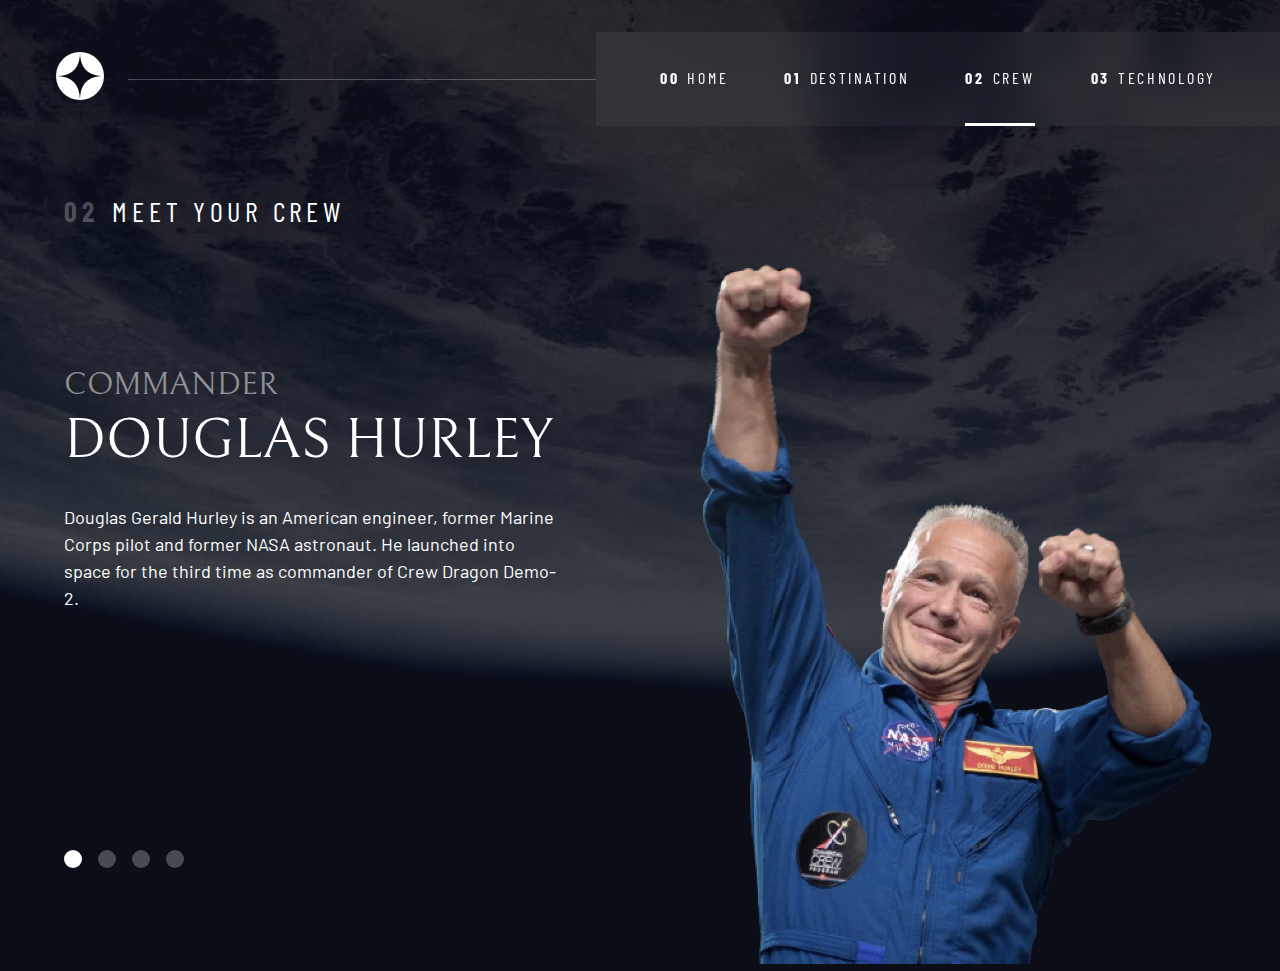
==== crew.html @ 98eaba61 "fixed file paths and started technology page" ====
<!DOCTYPE html>
<html lang="en">
  <head>
    <meta charset="UTF-8" />
    <meta name="viewport" content="width=device-width, initial-scale=1.0" />
    <title>Frontend Mentor | Space tourism website</title>

    <link rel="icon" type="image/png" sizes="32x32" href="assets/favicon-32x32.png" />
    <!-- Google fonts -->
    <link rel="preconnect" href="https://fonts.googleapis.com" />
    <link rel="preconnect" href="https://fonts.gstatic.com" crossorigin />
    <link href="https://fonts.googleapis.com/css2?family=Barlow+Condensed:wght@400;700&family=Bellefair&family=Barlow:wght@400;700&display=swap" rel="stylesheet" />

    <!-- CSS and JavaScript-->
    <link rel="stylesheet" href="index.css" />
    <script src="js/navigation.js" defer></script>
    <script src="js/tabs.js" defer></script>
  </head>
  <body class="crew">
    <a href="#main" class="skip-to-content">Skip to content</a>
    <header class="primary-header flex">
      <div>
        <img src="assets/shared/logo.svg" alt="space tourism logo" class="logo">
      </div>
      <button class="mobile-nav-toggle" aria-controls="primary-navigation">
        <span class="sr-only" aria-expanded="false">Menu</span>
      </button>
      <nav>
          <ul id="primary-navigation" data-visible="false" class="primary-navigation flex underline-indicators">
              <li><a href="index.html" class="txt-white fs-300 uppercase letter-spacing-2 ff-sans-cond"><span aria-hidden="true">00</span>Home</a>
              <li><a href="destination.html" class="txt-white fs-300 uppercase letter-spacing-2 ff-sans-cond"><span aria-hidden="true">01</span>Destination</a>
              <li class="active"><a href="crew.html" class="txt-white fs-300 uppercase letter-spacing-2 ff-sans-cond"><span aria-hidden="true">02</span>Crew</a>
              <li><a href="technology.html" class="txt-white fs-300 uppercase letter-spacing-2 ff-sans-cond"><span aria-hidden="true">03</span>Technology</a>
          </ul>
      </nav>
    </header>

    <main id="main" class="grid-container grid-container--crew flow">
      <h1 class="numbered-title"><span aria-hidden="true">02</span>Meet your crew</h1>
      <div class="dot-indicators flex" role="tablist" aria-label="crew member list">
        <button aria-selected="true" role="tab" aria-controls="commander-tab" tabindex="0" data-image="commander-img"><span class="sr-only">The Commander</span></button>
        <button aria-selected="false" role="tab" aria-controls="specialist-tab" tabindex="-1" data-image="specialist-img"><span class="sr-only">The Mission Specialist</span></button>
        <button aria-selected="false" role="tab" aria-controls="pilot-tab" tabindex="-1" data-image="pilot-img"><span class="sr-only">The Pilot</span></button>
        <button aria-selected="false" role="tab" aria-controls="engineer-tab" tabindex="-1" data-image="engineer-img"><span class="sr-only">The Crew Engineer</span></button>
      </div>
      
      <!-- Crew member details -->
      <!-- commander -->
      <article class="crew-details flow" id="commander-tab" role="tabpanel" tabindex="0">
        <header class="flow flow-space--small">
          <h2 class="fs-600 ff-serif uppercase">Commander</h2>
          <p class="fs-700 ff-serif uppercase">Douglas Hurley</p>
        </header>
        <p>
          Douglas Gerald Hurley is an American engineer, former Marine Corps pilot 
          and former NASA astronaut. He launched into space for the third time as 
          commander of Crew Dragon Demo-2.
        </p>
      </article>

      <!-- mission specialist -->
      <article hidden class="crew-details flow" id="specialist-tab" role="tabpanel" tabindex="0">
        <header class="flow flow-space--small">
          <h2 class="fs-600 ff-serif uppercase">Mission Specialist</h2>
          <p class="fs-700 ff-serif uppercase">Douglas Hurley</p>
        </header>
        <p>
          Douglas Gerald Hurley is an American engineer, former Marine Corps pilot 
          and former NASA astronaut. He launched into space for the third time as 
          commander of Crew Dragon Demo-2.
        </p>
      </article>

      <!-- pilot -->
      <article hidden class="crew-details flow" id="pilot-tab" role="tabpanel" tabindex="0">
        <header class="flow flow-space--small">
          <h2 class="fs-600 ff-serif uppercase">Pilot</h2>
          <p class="fs-700 ff-serif uppercase">Victor Glover</p>
        </header>
        <p>
          Pilot on the first operational flight of the SpaceX Crew Dragon to the 
          International Space Station. Glover is a commander in the U.S. Navy where 
          he pilots an F/A-18.He was a crew member of Expedition 64, and served as a 
          station systems flight engineer.
        </p>
      </article>

      <!-- flight engineer -->
      <article hidden class="crew-details flow" id="engineer-tab" role="tabpanel" tabindex="0">
        <header class="flow flow-space--small">
          <h2 class="fs-600 ff-serif uppercase">Flight Engineer</h2>
          <p class="fs-700 ff-serif uppercase">Anousheh Ansari</p>
        </header>
        <p>
          Anousheh Ansari is an Iranian American engineer and co-founder of Prodea Systems. 
          Ansari was the fourth self-funded space tourist, the first self-funded woman to 
          fly to the ISS, and the first Iranian in space. 
        </p>
      </article>

      <!-- Crew member picture -->
      <picture id="commander-img">
        <source srcset="assets/crew/image-douglas-hurley.webp" type="image/webp">
        <img src="assets/crew/image-douglas-hurley.png" alt="douglas hurley">
      </picture>
      <picture hidden id="specialist-img">
        <source srcset="assets/crew/image-mark-shuttleworth.webp" type="image/webp">
        <img src="assets/crew/image-mark-shuttleworth.png" alt="mark shuttleworth">
      </picture>
      <picture hidden id="pilot-img">
        <source srcset="assets/crew/image-victor-glover.webp" type="image/webp">
        <img src="assets/crew/image-victor-glover.png" alt="victor glover">
      </picture>
      <picture hidden id="engineer-img">
        <source srcset="assets/crew/image-anousheh-ansari.webp" type="image/webp">
        <img src="assets/crew/image-anousheh-ansari.png" alt="anousheh ansari">
      </picture>
    </main>

  </body>
</html>
---- index.css ----
/* ------------------ */
/* Custom properties  */
/* ------------------ */
:root {
    /* colors */
  --clr-dark: 230 35% 7%;
  --clr-light: 231 77% 90%;
  --clr-white: 0 0% 100%;

  /* font-sizes */
  --fs-900: clamp(5rem, 8vw + 1rem, 9.375rem);
  --fs-800: 3.5rem;
  --fs-700: 1.5rem;
  --fs-600: 1rem;
  --fs-500: 1.75rem;
  --fs-400: 0.9375rem;
  --fs-300: 1rem;
  --fs-200: 0.875rem;

  /* font-families */
  --ff-serif: "Bellefair", serif;
  --ff-sans-cond: "Barlow Condensed", sans-serif;
  --ff-sans-normal: "Barlow", sans-serif;
}

@media (min-width: 35em) {
    :root {
        /* font-sizes */
        --fs-800: 5rem;
        --fs-700: 2.5rem;
        --fs-600: 1.5rem;
        --fs-400: 1rem;
    }
}

@media (min-width: 45em) {
    :root {
        /* font-sizes */
        --fs-800: 6.25rem;
        --fs-700: 3.5rem;
        --fs-600: 2rem;
        --fs-500: 1.75rem;
        --fs-400: 1.125rem;
    }
}

/* ------------------ */
/* Reset              */
/* ------------------ */

/* https://piccalil.li/blog/a-modern-css-reset/ */
*,
*::after,
*::before {
  box-sizing: border-box;
}

/* Reset margins */
body,
h1,
h2,
h3,
h4,
h5,
p,
figure,
picture {
  margin: 0;
}

h1,
h2,
h3,
h4,
h5,
h6,
p {
    font-weight: 400;
}

/* set up the body */
body {
    font-family: var(--ff-sans-normal);
    font-size: var(--fs-400);
    background-color: hsl(var(--clr-dark));
    color: hsl(var(--clr-white));
    line-height: 1.5;
    min-height: 100vh;

    display: grid;
    grid-template-rows: min-content 1fr;
    overflow-x: hidden;
}

/* make images easier to work with */
img,
picture {
    max-width: 100%;
}

/* make forms easier to work with */
input,
button,
textarea,
select {
    font: inherit;
}

/* remove animations for people who turned them off */
@media (prefers-reduced-motion: reduce) {
    *,
    *::before,
    *::after {
        animation-duration: 0.01ms !important;
        animation-iteration-count: 1 !important;
        transition-duration: 0.01ms !important;
        scroll-behavior: auto !important;
    }
}

/* ------------------ */
/* Utility classes    */
/* ------------------ */

.flex {
    display: flex;
    gap: var(--gap, 1rem);
}

.grid {
    display: grid;
    gap: var(--gap, 1rem);
}

.d-block {
    display: block;
}

.flow > *:where(:not(:first-child)) {
    margin-top: var(--flow-space, 1rem);
}

.flow-space--small {
    --flow-space: .5rem;
}

.container {
    padding-inline: 2em;
    margin-inline: auto;
    max-width: 80rem;
}

.sr-only {
    position: absolute;
    width: 1px;
    height: 1px;
    padding: 0;
    margin: -1px;
    overflow: hidden;
    clip: rect(0, 0, 0, 0);
    white-space: nowrap; /* added line */
    border: 0;
}

.skip-to-content {
    position: absolute;
    z-index: 20;
    background-color: hsl(var(--clr-white));
    color: hsl(var(--clr-dark));
    padding: .5em 1em;
    margin-inline: auto;
    transform: translateY(-100%);
    transition: transform 250ms ease-in;
}

.skip-to-content:focus {
    transform: translateY(0);
}

/* colors */
.bg-dark { background-color: hsl(var(--clr-dark)); }
.bg-accent { background-color: hsl(var(--clr-light)); }
.bg-white { background-color: hsl(var(--clr-white)); }

.txt-dark { color: hsl(var(--clr-dark)); }
.txt-accent { color: hsl(var(--clr-light)); }
.txt-white { color: hsl(var(--clr-white)); }

/* typography */
.ff-serif { font-family: var(--ff-serif); }
.ff-sans-cond { font-family: var(--ff-sans-cond); }
.ff-sans-normal { font-family: var(--ff-sans-normal); }

.letter-spacing-1 { letter-spacing: 4.75px; }
.letter-spacing-2 { letter-spacing: 2.7px; }
.letter-spacing-3 { letter-spacing: 2.35px; }

.uppercase { text-transform: uppercase; }

.fs-900 { font-size: var(--fs-900); }
.fs-800 { font-size: var(--fs-800); }
.fs-700 { font-size: var(--fs-700); }
.fs-600 { font-size: var(--fs-600); }
.fs-500 { font-size: var(--fs-500); }
.fs-400 { font-size: var(--fs-400); }
.fs-300 { font-size: var(--fs-300); }
.fs-200 { font-size: var(--fs-200); }

.fs-900,
.fs-800,
.fs-700,
.fs-600 {
    line-height: 1.1;
}

.numbered-title {
    font-family: var(--ff-sans-cond);
    font-size: var(--fs-500);
    text-transform: uppercase;
    letter-spacing: 4.72px;
}

.numbered-title > span {
    margin-right: .5em;
    font-weight: 700;
    color: hsl(var(--clr-white) / .25);
}


/* ------------------ */
/* Components         */
/* ------------------ */

.large-button {
    font-size: 2rem;
    position: relative;
    display: inline-grid;
    z-index: 1;
    place-content:  center;
    padding: 0 2em;
    border-radius: 50%;
    aspect-ratio: 1;
    text-decoration: none;
}

.large-button::after {
    content: '';
    position: absolute;
    z-index: -1;
    width: 100%;
    height: 100%;
    background-color: hsl(var(--clr-white) / .15);
    border-radius: inherit;
    opacity: 0;
    transition: opacity 500ms linear, transform 750ms ease-in-out;
}

.large-button:hover::after,
.large-button:focus::after {
    transform: scale(1.5);
    opacity: 1;
}

/* primary-header */

.logo {
    margin: 1.5rem clamp(1.5rem, 5vw, 3.5rem);
}

.primary-header {
    justify-content: space-between;
    align-items: center;
}

.primary-navigation {
    /* standard styling if browser does not support the backdrop-filter function */
    --gap: clamp(1.5rem, 5vw, 3.5rem);
    --underline-gap: 2rem;
    list-style: none;
    padding: 0;
    margin: 0;
    background-color: hsl(var(--clr-dark) / 0.95);
}

.primary-navigation a {
    text-decoration: none;
}

.primary-navigation a > span {
    font-weight: 700;
    margin-right: .5em;
}

.mobile-nav-toggle {
    display: none;
}

@supports (backdrop-filter: blur(1rem)) {
    /* Checks if browser supports the backdrop-filter function and applies this style instead of the standard */
    .primary-navigation {
        --gap: clamp(1.5rem, 5vw, 3.5rem);
        --underline-gap: 2rem;
        list-style: none;
        padding: 0;
        margin: 0;
        background-color: hsl(var(--clr-white) / 0.05);
        backdrop-filter: blur(1rem);
    }
}

@media (max-width: 35em) {
    .primary-navigation {
        --underline-gap: .5rem;
        position: fixed;
        z-index: 10;
        inset: 0 0 0 30%;
        list-style: none;
        padding: min(20rem, 15vh) 2rem;
        margin: 0;
        flex-direction: column;
        transform: translateX(100%);
        transition: transform 500ms ease-in-out;
    }

    .primary-navigation.underline-indicators > .active {
        border: 0;
    }

    .primary-navigation[data-visible="true"] {
        transform: translateX(0);
    }

    .mobile-nav-toggle {
        display: block;
        position: absolute;
        z-index: 20;
        right: 1rem;
        top: 2rem;
        background: transparent;
        border: 0;
        background-image: url('./assets/shared/icon-hamburger.svg');
        background-repeat: no-repeat;
        background-position: center center;
        width: 1.5rem;
        aspect-ratio: 1;
    }

    .mobile-nav-toggle[aria-expanded="true"] {
        background-image: url('./assets/shared/icon-close.svg');
    }

    .mobile-nav-toggle:focus-visible {
        outline: 2px solid hsl(var(--clr-white) / .25);
        outline-offset: 5px;
    }
}


@media (min-width: 35em) {
    .primary-navigation {
        padding-inline: clamp(3rem, 5vw, 7rem);
    }
}

@media (min-width: 35em) and (max-width: 44.999em) {
    .primary-navigation a > span {
        display: none;
    }
}

@media (min-width: 45em) {
    .primary-header::after {
        content: '';
        display: block;
        position: relative;
        height: 1px;
        width: 100%;
        background-color: hsl(var(--clr-white) / .25);
        order: 1;
        margin-right: -2.5rem;
    }

    nav {
        order: 2;
    }
    
    .primary-navigation {
        margin-block: 2rem;
    }
}

.underline-indicators > * {
    cursor: pointer;
    padding: var(--underline-gap, .5rem) 0;
    border: 0;
    border-bottom: .2rem solid hsl(var(--clr-white) / 0);
    background-color: transparent;
}

.underline-indicators > *:hover,
.underline-indicators > *:focus  {
    border-color: hsl(var(--clr-white) / .5);
}

.underline-indicators > .active,
.underline-indicators > [aria-selected="true"] {
    color: hsl(var(--clr-white));
    border-color: hsl(var(--clr-white) / 1);
}

.tab-list {
    --gap: 2rem;
}

.dot-indicators > * {
    cursor: pointer;
    border: 0;
    border-radius: 50%;
    aspect-ratio: 1;
    padding: .5em;
    background-color: hsl(var(--clr-white) / .25);
}

.dot-indicators > *:hover,
.dot-indicators > *:focus {
    background-color: hsl(var(--clr-white) / .5);
}

.dot-indicators > [aria-selected="true"] {
    background-color: hsl(var(--clr-white) / 1);
}

.number-indicators {
    flex-direction: row;
}

.number-indicators > * {
    cursor: pointer;
    border: .2rem solid hsl(var(--clr-white) / .25);
    background-color: transparent;
    border-radius: 50%;
    width: 50px;
    padding: 0;
    aspect-ratio: 1;
}


.number-indicators > *:hover,
.number-indicators > *:focus {
    border-color: hsl(var(--clr-white) / 1);
}

.number-indicators > [aria-selected="true"] {
    background-color: hsl(var(--clr-white) / 1);
    color: hsl(var(--clr-dark));
}

@media (min-width: 45em) {
    .number-indicators {
        --gap: 2rem;
        flex-direction: column;
    }

    .number-indicators > * {
        width: 80px;
    }
}


/* --------------------------- */
/* Page specific background    */
/* --------------------------- */

body {
    background-position: bottom center;
    background-size: cover;
    background-repeat: no-repeat;
}

.home {
    background-image: url('../assets/home/background-home-mobile.jpg');
}

.destination {
    background-image: url('assets/destination/background-destination-mobile.jpg');
}

.crew {
    background-image: url('assets/crew/background-crew-mobile.jpg');
}

.technology {
    background-image: url('assets/technology/background-technology-mobile.jpg');
}

@media (min-width: 35em) {
    .home {
        background-position: center center;
        background-image: url('../assets/home/background-home-tablet.jpg');
    }

    .destination {
        background-position: center center;
        background-image: url('../assets/destination/background-destination-tablet.jpg');
    }

    .crew {
        background-position: center center;
        background-image: url('assets/crew/background-crew-tablet.jpg');
    }

    .technology {
        background-position: center center;
        background-image: url('assets/technology/background-technology-tablet.jpg');
    }
}

@media (min-width: 45em) {
    .home {
        background-image: url('../assets/home/background-home-desktop.jpg');
    }

    .destination {
        background-image: url('../assets/destination/background-destination-desktop.jpg');
    }

    .crew {
        background-image: url('assets/crew/background-crew-desktop.jpg');
    }

    .technology {
        background-image: url('assets/technology/background-technology-desktop.jpg');
    }
}

/* --------------------------- */
/* Layout                      */
/* --------------------------- */

.grid-container {
    text-align: center;
    display: grid;
    place-items: center;
    padding-inline: 1rem;
    padding-bottom: 4rem;
}

.grid-container p:not([class]) {
    max-width: 50ch;
}

.numbered-title {
    grid-area: title;
}

/* destination layout */
.grid-container--destination {
    --flow-space: 2rem;
    grid-template-areas:
        'title'
        'image'
        'tabs'
        'content';
}

.grid-container--destination > picture {
    grid-area: image;
    max-width: 60%;
    align-self: start;
}

.grid-container--destination > .tab-list {
    grid-area: tabs;
}

.grid-container--destination > .destination-info {
    grid-area: content;
}

.destination-meta {
    flex-direction: column;
    border-top: 1px solid hsl( var(--clr-white) / .1);
    padding-top: 2.5rem;
    margin-top: 2.5rem;
}

.destination-meta p {
    font-size: 1.75rem;
}

/* crew layout */
.grid-container--crew {
    --flow-space: 2rem;
    grid-template-areas:
        'title'
        'image'
        'dots'
        'content';
}

.grid-container--crew > picture {
    grid-area: image;
    max-width: 60%;
    border-bottom: 1px solid hsl(var(--clr-white) / .1);
}

.grid-container--crew > .dot-indicators {
    grid-area: dots;
}

.grid-container--crew > .crew-details {
    grid-area: content;
}

.crew-details h2 {
    color: hsl(var(--clr-white) / .5);
}

/* technology layout */
.grid-container--technology {
    --flow-space: 2rem;
    padding-inline: 0;
    grid-template-areas:
        'title'
        'image'
        'numbers'
        'content';
}

.grid-container--technology > .number-indicators {
    grid-area: numbers;
    margin-top: 0;
    align-self: center;
}

.grid-container--technology > .technology-details {
    --flow-space: 1rem;
    grid-area: content;
    padding-inline: 1rem;
    align-self: start;
}

.grid-container--technology > picture {
    grid-area: image;
    max-width: 100%;
    margin-top: 0;
}

@media (min-width: 35em) {
    .numbered-title {
        justify-self: start;
        margin-top: 2rem;
    }

    .destination-meta {
        flex-direction: row;
        justify-content: space-evenly;
    }

    .grid-container--crew {
        padding-bottom: 0;
        grid-template-areas:
            'title'
            'content'
            'dots'
            'image';
    }

    .grid-container--technology {
        --flow-space: 2rem;
    }

    .grid-container--technology > .numbered-title,
    .grid-container--technology > .number-indicators {
        padding-inline: 2.5rem;
        margin-block: 1.5rem;
    }  

}

@media (min-width: 45em) {
    .grid-container {
        text-align: left;
        column-gap: var(--container-gap, 2rem);   
        grid-template-columns: minmax(2em, 1fr) repeat(2, minmax(0, 40rem)) minmax(2em, 1fr);
    }
    
    .grid-container--home {
        padding-bottom: max(6rem, 20vh);
        align-items: end;
    }
    
    .grid-container--home > *:first-child {
        grid-column: 2;
    }

    .grid-container--home > *:last-child {
        grid-column: 3;
    }

    .grid-container--destination {
        justify-items: start;
        align-content: start;
        grid-template-areas:
            '. title title .'
            '. image tabs.'
            '. image content.'
    }

    .grid-container--destination > picture {
        max-width: 80%;
    }

    .destination-meta {
        --gap: min(6vw, 6rem);
        justify-content: start;
    }
    
    .grid-container--crew {
        grid-template-columns: minmax(1rem, 1fr) minmax(0, 37rem) minmax(0, 40rem) minmax(2rem, 1fr);
        justify-items: start;
        grid-template-areas: 
            '. title title .'
            '. content image .'
            '. dots image .';
    }
    
    .grid-container--crew > picture {
        grid-column: span 2;
        justify-self: center;
        align-self: end; 
        max-width: 90%;
        border: 0;
    }

    .grid-container--crew > .dot-indicators {
        grid-area: dots;
    }

    .grid-container--technology {
        grid-template-columns: minmax(0, 10rem) auto auto minmax(2rem, 1fr);
        justify-items: start;
        grid-template-areas: 
            '. title title .'
            '. numbers content image'
            '. numbers content image';
    }

    .grid-container--technology > .number-indicators {
        justify-self: center;
        margin-block: 0;
    }

    .grid-container--technology > .technology-details {
        align-self: center;
        margin-block: 0;
    }

    .grid-container--technology > picture {
        grid-column: span 2;
        justify-self: end;
        align-self: center; 
        max-width: 90%;
        border: 0;
        margin-block: 0;
    }

}
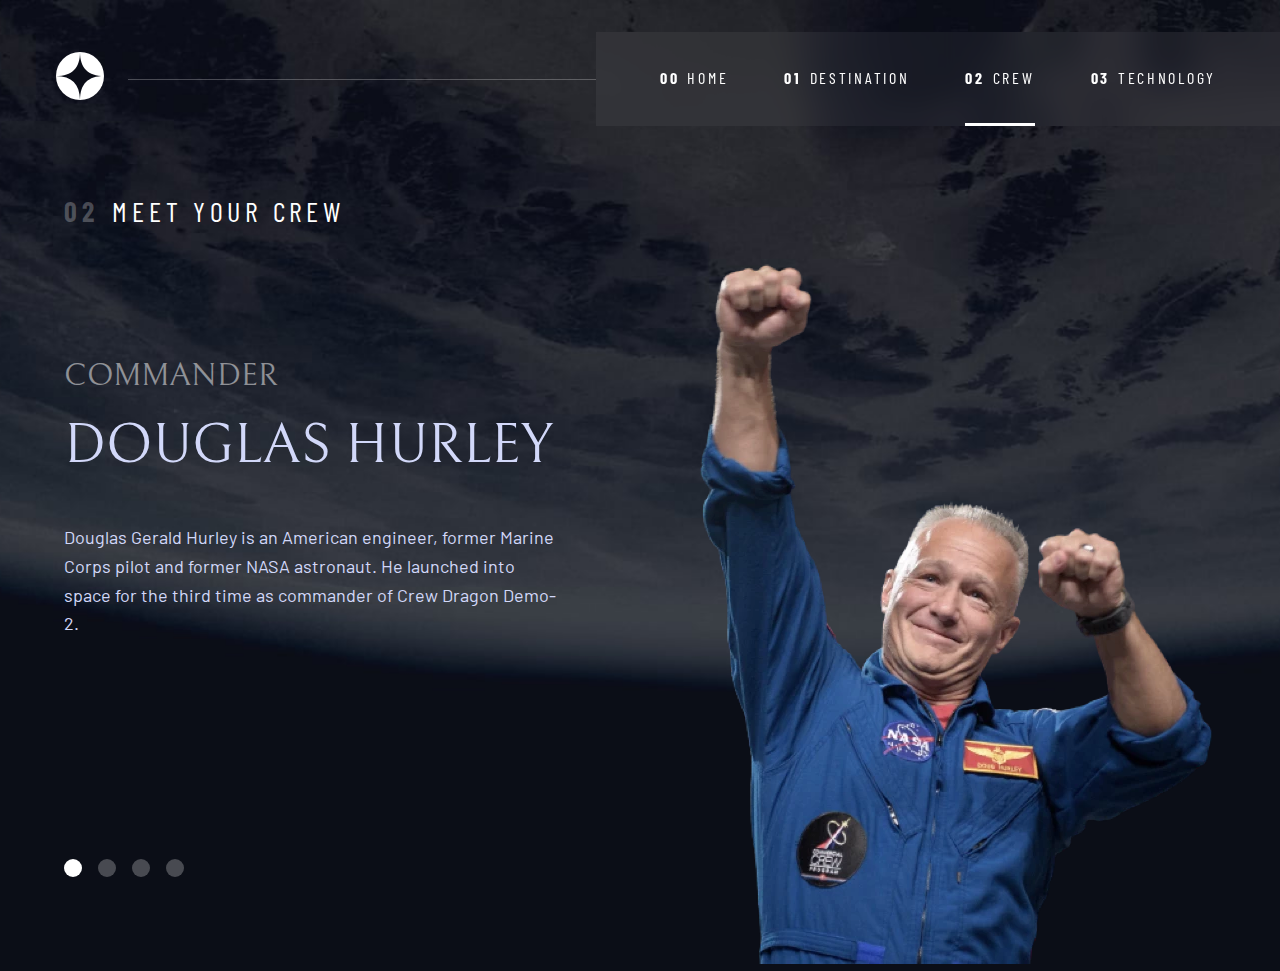
==== commit 0bc90a1a: "finished website" ====
--- a/crew.html
+++ b/crew.html
@@ -13,8 +13,7 @@
 
     <!-- CSS and JavaScript-->
     <link rel="stylesheet" href="index.css" />
-    <script src="js/navigation.js" defer></script>
-    <script src="js/tabs.js" defer></script>
+    <script src="main.js" defer></script>
   </head>
   <body class="crew">
     <a href="#main" class="skip-to-content">Skip to content</a>
--- a/index.css
+++ b/index.css
@@ -457,7 +457,7 @@
 
 @media (min-width: 45em) {
     .number-indicators {
-        --gap: 2rem;
+        --gap: 1.5rem;
         flex-direction: column;
     }
 
@@ -738,12 +738,15 @@
     }
 
     .grid-container--technology {
-        grid-template-columns: minmax(0, 10rem) auto auto minmax(2rem, 1fr);
+        grid-template-columns: minmax(1rem, 5rem) auto auto minmax(2rem, 1fr);
         justify-items: start;
         grid-template-areas: 
             '. title title .'
-            '. numbers content image'
             '. numbers content image';
+    }
+
+    .grid-container--technology > .numbered-title {
+        margin-block: 0;
     }
 
     .grid-container--technology > .number-indicators {
@@ -756,11 +759,16 @@
         margin-block: 0;
     }
 
+    .grid-container--technology > .technology-details p:nth-child(2),
+    .grid-container--crew > .crew-details p:nth-child(2),
+    .grid-container--destination > .destination-info p:nth-child(2) {
+        color: hsl(var(--clr-light));
+        line-height: 1.6;
+    }
     .grid-container--technology > picture {
-        grid-column: span 2;
         justify-self: end;
         align-self: center; 
-        max-width: 90%;
+        max-width: 100%;
         border: 0;
         margin-block: 0;
     }
